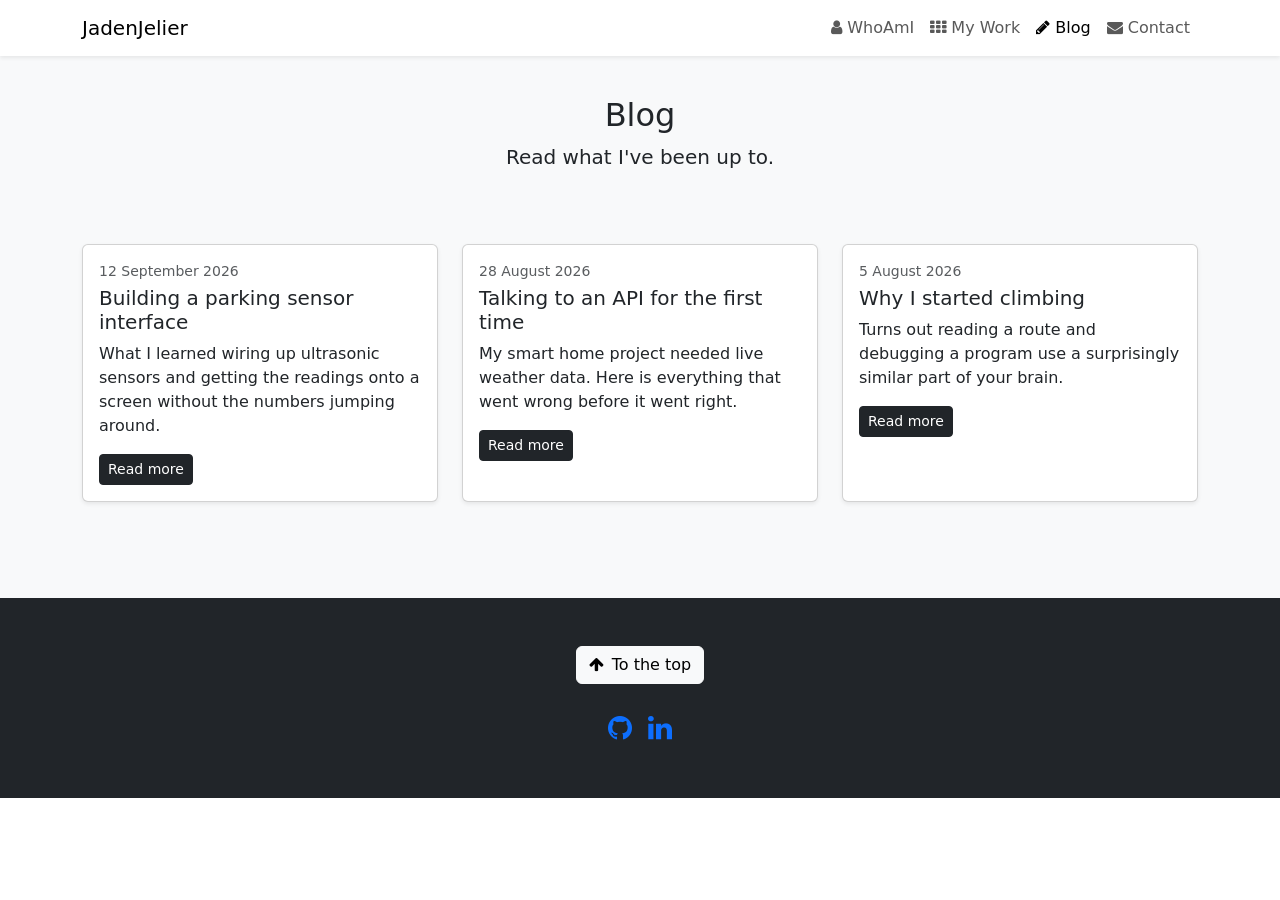
==== blog.html @ b3e1bad2 "split index into 3 screens a js file and a style css file" ====
<!DOCTYPE html>
<html lang="en">
<head>
<title>Blog | JadenJelier</title>
<meta charset="UTF-8">
<meta name="viewport" content="width=device-width, initial-scale=1">
<meta name="description" content="Blog posts by Jaden about projects, programming and climbing.">
<link rel="stylesheet" href="https://cdn.jsdelivr.net/npm/bootstrap@5.3.3/dist/css/bootstrap.min.css">
<link rel="stylesheet" href="https://fonts.googleapis.com/css?family=Raleway">
<link rel="stylesheet" href="https://cdnjs.cloudflare.com/ajax/libs/font-awesome/4.7.0/css/font-awesome.min.css">
<link rel="stylesheet" href="style.css">
</head>
<body>

<nav class="navbar navbar-expand-md bg-white fixed-top shadow-sm">
  <div class="container">
    <a class="navbar-brand logo" href="index.html">JadenJelier</a>
    <button class="navbar-toggler" type="button" data-bs-toggle="collapse" data-bs-target="#navmenu" aria-label="Open menu">
      <span class="navbar-toggler-icon"></span>
    </button>
    <div class="collapse navbar-collapse" id="navmenu">
      <ul class="navbar-nav ms-auto">
        <li class="nav-item"><a class="nav-link" href="index.html"><i class="fa fa-user"></i> WhoAmI</a></li>
        <li class="nav-item"><a class="nav-link" href="projecten.html"><i class="fa fa-th"></i> My Work</a></li>
        <li class="nav-item"><a class="nav-link active" aria-current="page" href="blog.html"><i class="fa fa-pencil"></i> Blog</a></li>
        <li class="nav-item"><button type="button" class="nav-link" data-bs-toggle="modal" data-bs-target="#modalContact"><i class="fa fa-envelope"></i> Contact</button></li>
      </ul>
    </div>
  </div>
</nav>

<main>
  <section class="py-5 bg-light">
    <div class="container py-5">
      <h1 class="h2 text-center">Blog</h1>
      <p class="text-center fs-5">Read what I've been up to.</p>
      <div class="row mt-5 g-4">
        <div class="col-lg-4 col-md-6">
          <article class="card h-100 shadow-sm">
            <img src="images/post-parking.png" class="card-img-top" alt="">
            <div class="card-body">
              <p class="text-muted small mb-1"><time datetime="2026-09-12">12 September 2026</time></p>
              <h2 class="card-title fs-5">Building a parking sensor interface</h2>
              <p class="card-text">What I learned wiring up ultrasonic sensors and getting the readings onto a screen without the numbers jumping around.</p>
              <a href="posts/parking-sensor.html" class="btn btn-dark btn-sm">Read more</a>
            </div>
          </article>
        </div>
        <div class="col-lg-4 col-md-6">
          <article class="card h-100 shadow-sm">
            <img src="images/post-smarthome.png" class="card-img-top" alt="">
            <div class="card-body">
              <p class="text-muted small mb-1"><time datetime="2026-08-28">28 August 2026</time></p>
              <h2 class="card-title fs-5">Talking to an API for the first time</h2>
              <p class="card-text">My smart home project needed live weather data. Here is everything that went wrong before it went right.</p>
              <a href="posts/first-api.html" class="btn btn-dark btn-sm">Read more</a>
            </div>
          </article>
        </div>
        <div class="col-lg-4 col-md-6">
          <article class="card h-100 shadow-sm">
            <img src="images/post-climbing.png" class="card-img-top" alt="">
            <div class="card-body">
              <p class="text-muted small mb-1"><time datetime="2026-08-05">5 August 2026</time></p>
              <h2 class="card-title fs-5">Why I started climbing</h2>
              <p class="card-text">Turns out reading a route and debugging a program use a surprisingly similar part of your brain.</p>
              <a href="posts/climbing.html" class="btn btn-dark btn-sm">Read more</a>
            </div>
          </article>
        </div>
      </div>
    </div>
  </section>
</main>

<footer class="bg-dark text-white text-center py-5">
  <a href="#top" class="btn btn-light"><i class="fa fa-arrow-up me-2"></i>To the top</a>
  <div class="fs-3 mt-4">
    <a href="https://github.com/Jaden404" class="social-link me-2" aria-label="GitHub" target="_blank" rel="noopener noreferrer"><i class="fa fa-github"></i></a>
    <a href="https://www.linkedin.com/in/JadenJelier" class="social-link" aria-label="LinkedIn" target="_blank" rel="noopener noreferrer"><i class="fa fa-linkedin"></i></a>
  </div>
</footer>

<div class="modal fade" id="modalContact" tabindex="-1" aria-labelledby="contactTitle">
  <div class="modal-dialog modal-dialog-centered">
    <div class="modal-content bg-dark text-white" data-bs-theme="dark">
      <div class="modal-header border-0">
        <h2 class="modal-title fs-4" id="contactTitle">Contact me</h2>
        <button type="button" class="btn-close btn-close-white" data-bs-dismiss="modal" aria-label="Close"></button>
      </div>
      <div class="modal-body">
        <form id="contactForm">
          <div class="mb-3">
            <label for="contactName" class="form-label">Name</label>
            <input type="text" class="form-control" id="contactName" required>
          </div>
          <div class="mb-3">
            <label for="contactEmail" class="form-label">Email</label>
            <input type="email" class="form-control" id="contactEmail" required>
          </div>
          <div class="mb-3">
            <label for="contactMessage" class="form-label">Message</label>
            <textarea class="form-control" id="contactMessage" rows="5" required></textarea>
          </div>
          <button type="submit" class="btn btn-light w-100">Send</button>
        </form>
      </div>
    </div>
  </div>
</div>

<script src="https://cdn.jsdelivr.net/npm/bootstrap@5.3.3/dist/js/bootstrap.bundle.min.js"></script>
<script src="script.js"></script>

</body>
</html>
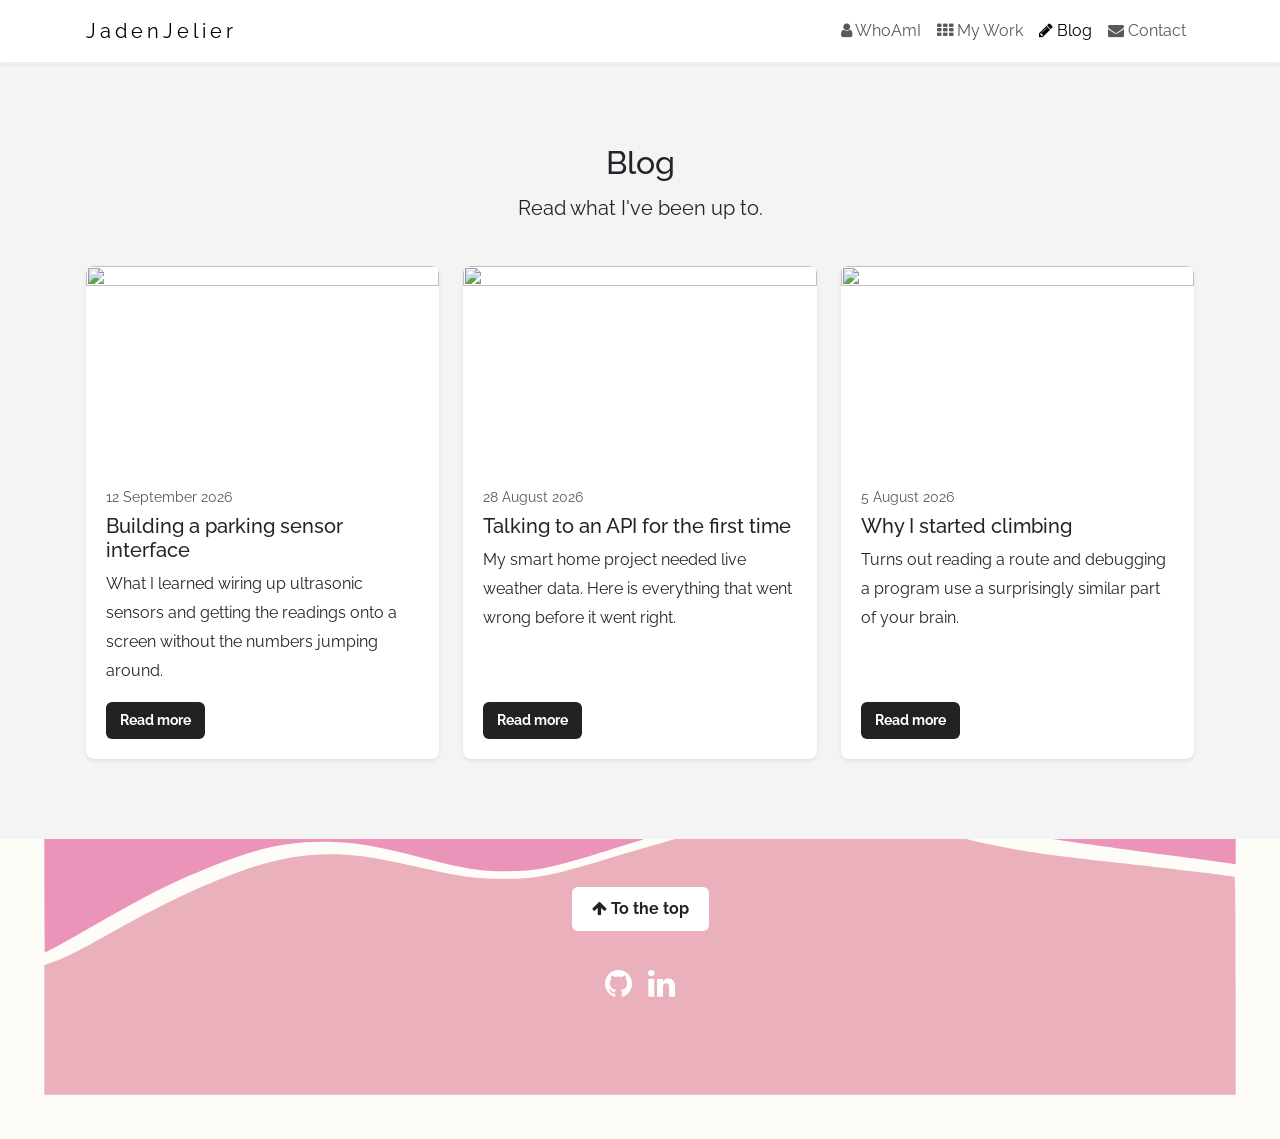
==== commit 2d19b63a: "adjusted to feedback removed a ton of bootstrap mainly clutter. other changes suggested in feedback" ====
--- a/blog.html
+++ b/blog.html
@@ -12,105 +12,70 @@
 </head>
 <body>
 
-<nav class="navbar navbar-expand-md bg-white fixed-top shadow-sm">
-  <div class="container">
+<nav class="navbar navbar-expand-md site-nav">
+  <div class="wrapper nav-inner">
     <a class="navbar-brand logo" href="index.html">JadenJelier</a>
     <button class="navbar-toggler" type="button" data-bs-toggle="collapse" data-bs-target="#navmenu" aria-label="Open menu">
       <span class="navbar-toggler-icon"></span>
     </button>
     <div class="collapse navbar-collapse" id="navmenu">
-      <ul class="navbar-nav ms-auto">
-        <li class="nav-item"><a class="nav-link" href="index.html"><i class="fa fa-user"></i> WhoAmI</a></li>
-        <li class="nav-item"><a class="nav-link" href="projecten.html"><i class="fa fa-th"></i> My Work</a></li>
-        <li class="nav-item"><a class="nav-link active" aria-current="page" href="blog.html"><i class="fa fa-pencil"></i> Blog</a></li>
-        <li class="nav-item"><button type="button" class="nav-link" data-bs-toggle="modal" data-bs-target="#modalContact"><i class="fa fa-envelope"></i> Contact</button></li>
+      <ul class="navbar-nav nav-links">
+        <li class="nav-item"><a class="nav-link" href="index.html"><i class="fa fa-user" aria-hidden="true"></i> WhoAmI</a></li>
+        <li class="nav-item"><a class="nav-link" href="projecten.html"><i class="fa fa-th" aria-hidden="true"></i> My Work</a></li>
+        <li class="nav-item"><a class="nav-link active" aria-current="page" href="blog.html"><i class="fa fa-pencil" aria-hidden="true"></i> Blog</a></li>
+        <li class="nav-item"><a class="nav-link" href="index.html#contact"><i class="fa fa-envelope" aria-hidden="true"></i> Contact</a></li>
       </ul>
     </div>
   </div>
 </nav>
 
 <main>
-  <section class="py-5 bg-light">
-    <div class="container py-5">
-      <h1 class="h2 text-center">Blog</h1>
-      <p class="text-center fs-5">Read what I've been up to.</p>
-      <div class="row mt-5 g-4">
-        <div class="col-lg-4 col-md-6">
-          <article class="card h-100 shadow-sm">
-            <img src="images/post-parking.png" class="card-img-top" alt="">
-            <div class="card-body">
-              <p class="text-muted small mb-1"><time datetime="2026-09-12">12 September 2026</time></p>
-              <h2 class="card-title fs-5">Building a parking sensor interface</h2>
-              <p class="card-text">What I learned wiring up ultrasonic sensors and getting the readings onto a screen without the numbers jumping around.</p>
-              <a href="posts/parking-sensor.html" class="btn btn-dark btn-sm">Read more</a>
-            </div>
-          </article>
-        </div>
-        <div class="col-lg-4 col-md-6">
-          <article class="card h-100 shadow-sm">
-            <img src="images/post-smarthome.png" class="card-img-top" alt="">
-            <div class="card-body">
-              <p class="text-muted small mb-1"><time datetime="2026-08-28">28 August 2026</time></p>
-              <h2 class="card-title fs-5">Talking to an API for the first time</h2>
-              <p class="card-text">My smart home project needed live weather data. Here is everything that went wrong before it went right.</p>
-              <a href="posts/first-api.html" class="btn btn-dark btn-sm">Read more</a>
-            </div>
-          </article>
-        </div>
-        <div class="col-lg-4 col-md-6">
-          <article class="card h-100 shadow-sm">
-            <img src="images/post-climbing.png" class="card-img-top" alt="">
-            <div class="card-body">
-              <p class="text-muted small mb-1"><time datetime="2026-08-05">5 August 2026</time></p>
-              <h2 class="card-title fs-5">Why I started climbing</h2>
-              <p class="card-text">Turns out reading a route and debugging a program use a surprisingly similar part of your brain.</p>
-              <a href="posts/climbing.html" class="btn btn-dark btn-sm">Read more</a>
-            </div>
-          </article>
-        </div>
+  <section class="section section-light">
+    <div class="wrapper">
+      <h1 class="section-title">Blog</h1>
+      <p class="section-intro">Read what I've been up to.</p>
+      <div class="blog-grid">
+        <article class="post-card">
+          <img src="images/post-parking.png" alt="">
+          <div class="post-body">
+            <p class="post-date"><time datetime="2026-09-12">12 September 2026</time></p>
+            <h2 class="post-title">Building a parking sensor interface</h2>
+            <p>What I learned wiring up ultrasonic sensors and getting the readings onto a screen without the numbers jumping around.</p>
+            <a href="posts/parking-sensor.html" class="button button-dark button-small">Read more</a>
+          </div>
+        </article>
+        <article class="post-card">
+          <img src="images/post-smarthome.png" alt="">
+          <div class="post-body">
+            <p class="post-date"><time datetime="2026-08-28">28 August 2026</time></p>
+            <h2 class="post-title">Talking to an API for the first time</h2>
+            <p>My smart home project needed live weather data. Here is everything that went wrong before it went right.</p>
+            <a href="posts/first-api.html" class="button button-dark button-small">Read more</a>
+          </div>
+        </article>
+        <article class="post-card">
+          <img src="images/post-climbing.png" alt="">
+          <div class="post-body">
+            <p class="post-date"><time datetime="2026-08-05">5 August 2026</time></p>
+            <h2 class="post-title">Why I started climbing</h2>
+            <p>Turns out reading a route and debugging a program use a surprisingly similar part of your brain.</p>
+            <a href="posts/climbing.html" class="button button-dark button-small">Read more</a>
+          </div>
+        </article>
       </div>
     </div>
   </section>
 </main>
 
-<footer class="bg-dark text-white text-center py-5">
-  <a href="#top" class="btn btn-light"><i class="fa fa-arrow-up me-2"></i>To the top</a>
-  <div class="fs-3 mt-4">
-    <a href="https://github.com/Jaden404" class="social-link me-2" aria-label="GitHub" target="_blank" rel="noopener noreferrer"><i class="fa fa-github"></i></a>
-    <a href="https://www.linkedin.com/in/JadenJelier" class="social-link" aria-label="LinkedIn" target="_blank" rel="noopener noreferrer"><i class="fa fa-linkedin"></i></a>
+<footer class="footer">
+  <a href="#top" class="button"><i class="fa fa-arrow-up" aria-hidden="true"></i> To the top</a>
+  <div class="social-links">
+      <a href="https://github.com/Jaden404" class="social-link" aria-label="GitHub" target="_blank" rel="noopener noreferrer"><i class="fa fa-github" aria-hidden="true"></i></a>
+      <a href="https://www.linkedin.com/in/JadenJelier" class="social-link" aria-label="LinkedIn" target="_blank" rel="noopener noreferrer"><i class="fa fa-linkedin" aria-hidden="true"></i></a>
   </div>
 </footer>
 
-<div class="modal fade" id="modalContact" tabindex="-1" aria-labelledby="contactTitle">
-  <div class="modal-dialog modal-dialog-centered">
-    <div class="modal-content bg-dark text-white" data-bs-theme="dark">
-      <div class="modal-header border-0">
-        <h2 class="modal-title fs-4" id="contactTitle">Contact me</h2>
-        <button type="button" class="btn-close btn-close-white" data-bs-dismiss="modal" aria-label="Close"></button>
-      </div>
-      <div class="modal-body">
-        <form id="contactForm">
-          <div class="mb-3">
-            <label for="contactName" class="form-label">Name</label>
-            <input type="text" class="form-control" id="contactName" required>
-          </div>
-          <div class="mb-3">
-            <label for="contactEmail" class="form-label">Email</label>
-            <input type="email" class="form-control" id="contactEmail" required>
-          </div>
-          <div class="mb-3">
-            <label for="contactMessage" class="form-label">Message</label>
-            <textarea class="form-control" id="contactMessage" rows="5" required></textarea>
-          </div>
-          <button type="submit" class="btn btn-light w-100">Send</button>
-        </form>
-      </div>
-    </div>
-  </div>
-</div>
-
 <script src="https://cdn.jsdelivr.net/npm/bootstrap@5.3.3/dist/js/bootstrap.bundle.min.js"></script>
-<script src="script.js"></script>
 
 </body>
 </html>
--- a/style.css
+++ b/style.css
@@ -0,0 +1,468 @@
+:root {
+  --text-color: #212529;
+  --muted-color: #595959;
+  --light-background: #f4f4f4;
+  --dark-background: #222222;
+  --nav-height: 64px;
+  --radius: 8px;
+}
+
+html {
+  scroll-padding-top: calc(var(--nav-height) + 16px);
+}
+
+body {
+  font-family: "Raleway", sans-serif;
+  line-height: 1.8;
+  color: var(--text-color);
+  padding-top: var(--nav-height);
+  overflow-wrap: break-word;
+}
+
+img {
+  max-width: 100%;
+}
+
+.wrapper {
+  width: 100%;
+  max-width: 1140px;
+  margin: 0 auto;
+  padding: 0 1rem;
+}
+
+.site-nav {
+  position: fixed;
+  top: 0;
+  left: 0;
+  right: 0;
+  z-index: 1030;
+  background-color: #ffffff;
+  box-shadow: 0 2px 4px rgba(0, 0, 0, 0.1);
+}
+
+.nav-inner {
+  display: flex;
+  flex-wrap: wrap;
+  align-items: center;
+  justify-content: space-between;
+}
+
+.logo {
+  letter-spacing: 4px;
+}
+
+.nav-links {
+  margin-left: auto;
+}
+
+.button {
+  display: inline-block;
+  padding: 0.5rem 1.25rem;
+  border: none;
+  border-radius: 6px;
+  background-color: #ffffff;
+  color: var(--dark-background);
+  font-weight: bold;
+  text-decoration: none;
+  cursor: pointer;
+}
+
+.button:hover {
+  background-color: #e2e2e2;
+  color: var(--dark-background);
+}
+
+.button:focus-visible {
+  outline: 3px solid #0d6efd;
+  outline-offset: 2px;
+}
+
+.button-large {
+  padding: 0.75rem 1.75rem;
+  font-size: 1.25rem;
+}
+
+.button-small {
+  padding: 0.375rem 0.875rem;
+  font-size: 0.875rem;
+}
+
+.button-dark {
+  background-color: var(--dark-background);
+  color: #ffffff;
+}
+
+.button-dark:hover {
+  background-color: #444444;
+  color: #ffffff;
+}
+
+.button-full {
+  width: 100%;
+}
+
+.hero {
+  position: relative;
+  display: flex;
+  align-items: center;
+  min-height: calc(100vh - var(--nav-height));
+  padding: 4rem 0;
+  color: #ffffff;
+  background-image: url("images/mac.jpg");
+  background-size: cover;
+  background-position: center;
+}
+
+.hero::before {
+  content: "";
+  position: absolute;
+  inset: 0;
+  background-color: rgba(0, 0, 0, 0.4);
+}
+
+.hero-content {
+  position: relative;
+}
+
+.hero h1 {
+  font-size: clamp(2.5rem, 7vw, 4.5rem);
+  font-weight: 300;
+  line-height: 1.2;
+  margin-bottom: 1.5rem;
+}
+
+.fact {
+  margin-bottom: 2rem;
+}
+
+.fact-label {
+  font-weight: bold;
+  margin-bottom: 0.25rem;
+}
+
+.fact-text {
+  font-size: 1.25rem;
+  margin-bottom: 0.25rem;
+}
+
+.fact-source {
+  font-size: 0.875rem;
+  color: #ffffff;
+}
+
+.social-links {
+  display: flex;
+  gap: 1rem;
+  margin-top: 3rem;
+  font-size: 1.5rem;
+}
+
+.social-link {
+  color: inherit;
+  text-decoration: none;
+}
+
+.social-link:hover {
+  color: inherit;
+  opacity: 0.7;
+}
+
+.section {
+  padding: 4rem 0;
+}
+
+.section-light {
+  background-color: var(--light-background);
+}
+
+.section-title {
+  text-align: center;
+  font-size: 2rem;
+  margin-bottom: 0.5rem;
+}
+
+.section-intro {
+  text-align: center;
+  font-size: 1.25rem;
+  max-width: 45rem;
+  margin: 0 auto 2.5rem;
+}
+
+.about-grid {
+  display: grid;
+  grid-template-columns: 1fr;
+  gap: 2rem;
+}
+
+.about-item {
+  padding: 1.5rem;
+  border-radius: var(--radius);
+  background-color: var(--light-background);
+  text-align: center;
+}
+
+.about-item i {
+  font-size: 3rem;
+}
+
+.about-item h3 {
+  font-size: 1.25rem;
+  margin-top: 1rem;
+}
+
+.facts {
+  max-width: 40rem;
+  margin: 3rem auto 0;
+}
+
+.facts h3 {
+  text-align: center;
+  font-size: 1.25rem;
+  margin-bottom: 1rem;
+}
+
+.facts-list {
+  display: grid;
+  grid-template-columns: 1fr;
+  column-gap: 1.5rem;
+}
+
+.facts-list dt {
+  font-weight: bold;
+}
+
+.facts-list dd {
+  margin: 0 0 0.75rem;
+}
+
+.skills-grid {
+  display: grid;
+  grid-template-columns: 1fr;
+  gap: 2rem;
+}
+
+.skill-item {
+  padding: 1.5rem;
+  border-radius: var(--radius);
+  background-color: #ffffff;
+}
+
+.skill-item h3 {
+  font-size: 1.25rem;
+}
+
+.skill-item i {
+  margin-right: 0.5rem;
+}
+
+.filters {
+  display: grid;
+  grid-template-columns: 1fr;
+  gap: 1rem;
+  max-width: 40rem;
+  margin: 0 auto;
+}
+
+.project-count {
+  text-align: center;
+  margin: 2rem 0 1rem;
+}
+
+.project-grid {
+  display: grid;
+  grid-template-columns: 1fr;
+  gap: 1.5rem;
+}
+
+.tile-box {
+  display: block;
+  width: 100%;
+  aspect-ratio: 4 / 3;
+  padding: 0;
+  border: none;
+  overflow: hidden;
+  border-radius: var(--radius);
+  background-color: #eeeeee;
+  cursor: pointer;
+}
+
+.tile-box img {
+  width: 100%;
+  height: 100%;
+  object-fit: cover;
+  transition: opacity 0.2s;
+}
+
+.tile-box:hover img {
+  opacity: 0.7;
+}
+
+.tile-box:focus-visible {
+  outline: 3px solid #0d6efd;
+  outline-offset: 3px;
+}
+
+.project-title {
+  font-size: 1.25rem;
+  margin: 1rem 0 0;
+}
+
+.project-meta {
+  color: var(--muted-color);
+  font-size: 0.875rem;
+}
+
+.blog-grid {
+  display: grid;
+  grid-template-columns: 1fr;
+  gap: 1.5rem;
+}
+
+.post-card {
+  display: flex;
+  flex-direction: column;
+  overflow: hidden;
+  border-radius: var(--radius);
+  background-color: #ffffff;
+  box-shadow: 0 2px 4px rgba(0, 0, 0, 0.08);
+}
+
+.post-card img {
+  width: 100%;
+  aspect-ratio: 16 / 9;
+  object-fit: cover;
+}
+
+.post-body {
+  display: flex;
+  flex-direction: column;
+  flex-grow: 1;
+  padding: 1.25rem;
+}
+
+.post-date {
+  color: var(--muted-color);
+  font-size: 0.875rem;
+  margin-bottom: 0.25rem;
+}
+
+.post-title {
+  font-size: 1.25rem;
+}
+
+.post-body .button {
+  margin-top: auto;
+  align-self: flex-start;
+}
+
+.footer {
+  min-height: 300px;
+  padding: 3rem 0;
+  color: #ffffff;
+  text-align: center;
+  background-image: url("images/landscape.svg");
+  background-size: cover;
+  background-position: center bottom;
+}
+
+.footer .social-links {
+  justify-content: center;
+  margin-top: 1.5rem;
+  font-size: 2rem;
+}
+
+.modal-dark {
+  background-color: var(--dark-background);
+  color: #ffffff;
+}
+
+.modal-dark .modal-header {
+  border-bottom: none;
+}
+
+.modal-dark .modal-title {
+  font-size: 1.5rem;
+}
+
+.modal-image {
+  display: block;
+  width: 100%;
+  height: auto;
+}
+
+.project-modal-text {
+  text-align: center;
+}
+
+.contact-form {
+  max-width: 40rem;
+  margin: 0 auto;
+}
+
+.form-field {
+  margin-bottom: 1rem;
+}
+
+.form-status {
+  margin-top: 1rem;
+}
+
+.form-message {
+  margin: 0;
+  padding: 0.75rem 1rem;
+  border-radius: 6px;
+}
+
+.form-message-success {
+  background-color: #d1e7dd;
+  color: #0a3622;
+}
+
+.form-message-error {
+  background-color: #f8d7da;
+  color: #58151c;
+}
+
+@media (min-width: 768px) {
+  .section {
+    padding: 5rem 0;
+  }
+
+  .about-grid {
+    grid-template-columns: repeat(3, 1fr);
+  }
+
+  .facts-list {
+    grid-template-columns: max-content 1fr;
+  }
+
+  .facts-list dd {
+    margin-bottom: 0.5rem;
+  }
+
+  .skills-grid {
+    grid-template-columns: repeat(3, 1fr);
+  }
+
+  .filters {
+    grid-template-columns: 1fr 1fr;
+  }
+
+  .project-grid {
+    grid-template-columns: repeat(2, 1fr);
+  }
+
+  .blog-grid {
+    grid-template-columns: repeat(2, 1fr);
+  }
+}
+
+@media (min-width: 1024px) {
+  .project-grid {
+    grid-template-columns: repeat(3, 1fr);
+  }
+
+  .blog-grid {
+    grid-template-columns: repeat(3, 1fr);
+  }
+}
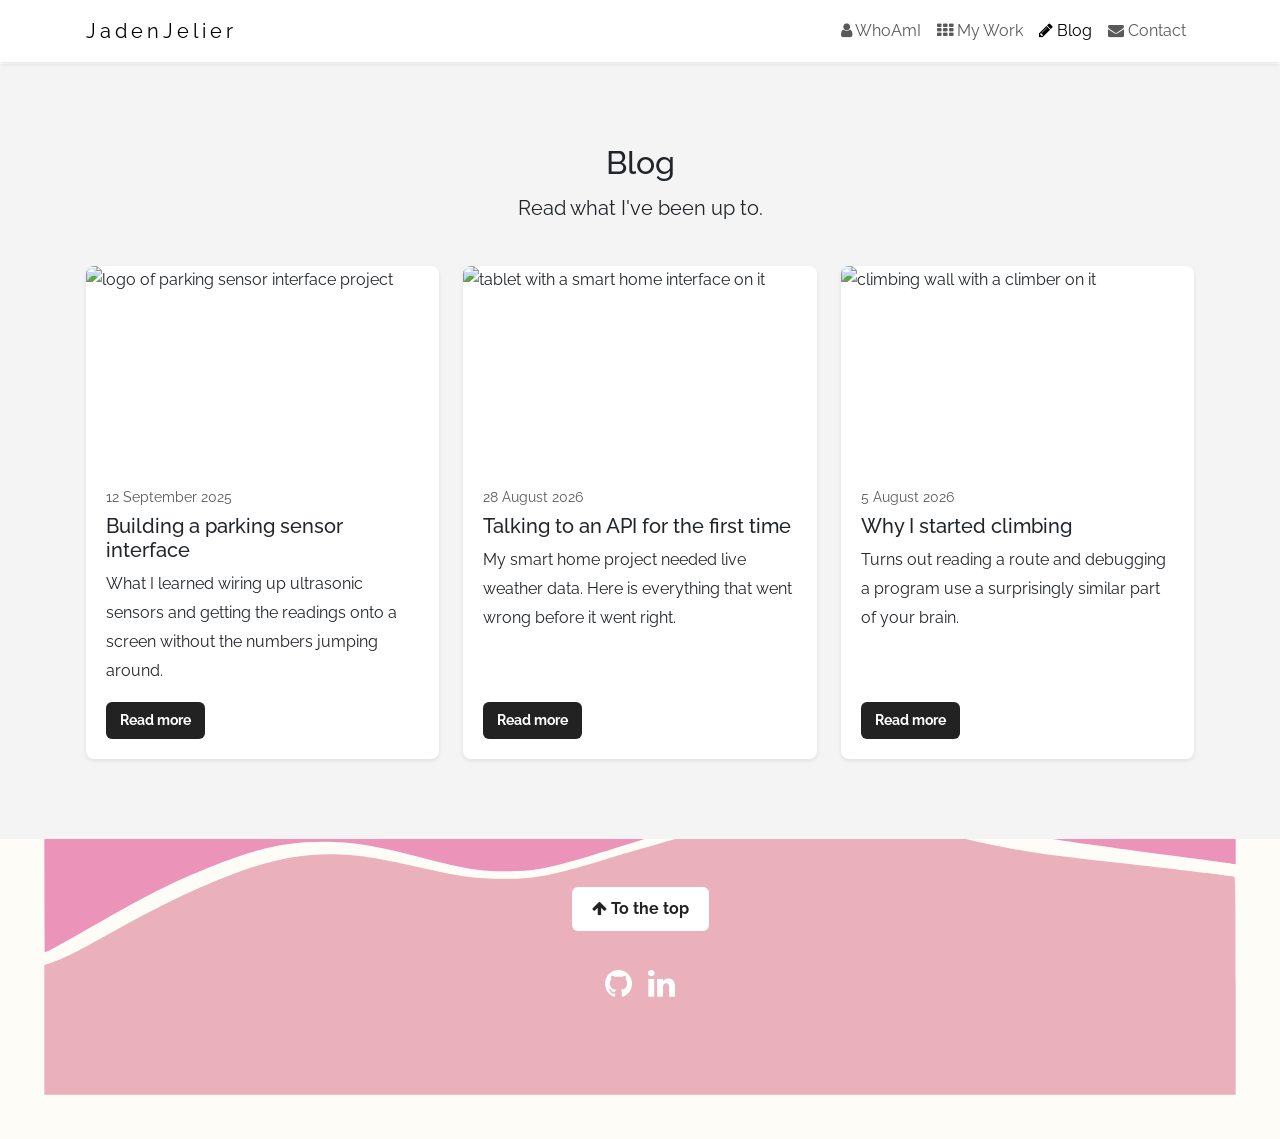
==== commit e45a2bb6: "fixes" ====
--- a/blog.html
+++ b/blog.html
@@ -36,16 +36,16 @@
       <p class="section-intro">Read what I've been up to.</p>
       <div class="blog-grid">
         <article class="post-card">
-          <img src="images/post-parking.png" alt="">
+          <img src="images/post-parking.png" alt="logo of parking sensor interface project">
           <div class="post-body">
-            <p class="post-date"><time datetime="2026-09-12">12 September 2026</time></p>
+            <p class="post-date"><time datetime="2025-09-12">12 September 2025</time></p>
             <h2 class="post-title">Building a parking sensor interface</h2>
             <p>What I learned wiring up ultrasonic sensors and getting the readings onto a screen without the numbers jumping around.</p>
             <a href="posts/parking-sensor.html" class="button button-dark button-small">Read more</a>
           </div>
         </article>
         <article class="post-card">
-          <img src="images/post-smarthome.png" alt="">
+          <img src="images/post-smarthome.png" alt="tablet with a smart home interface on it">
           <div class="post-body">
             <p class="post-date"><time datetime="2026-08-28">28 August 2026</time></p>
             <h2 class="post-title">Talking to an API for the first time</h2>
@@ -54,7 +54,7 @@
           </div>
         </article>
         <article class="post-card">
-          <img src="images/post-climbing.png" alt="">
+          <img src="images/post-climbing.png" alt="climbing wall with a climber on it">
           <div class="post-body">
             <p class="post-date"><time datetime="2026-08-05">5 August 2026</time></p>
             <h2 class="post-title">Why I started climbing</h2>
--- a/style.css
+++ b/style.css
@@ -108,7 +108,7 @@
   min-height: calc(100vh - var(--nav-height));
   padding: 4rem 0;
   color: #ffffff;
-  background-image: url("images/mac.jpg");
+  Background-color: #26795096;
   background-size: cover;
   background-position: center;
 }
